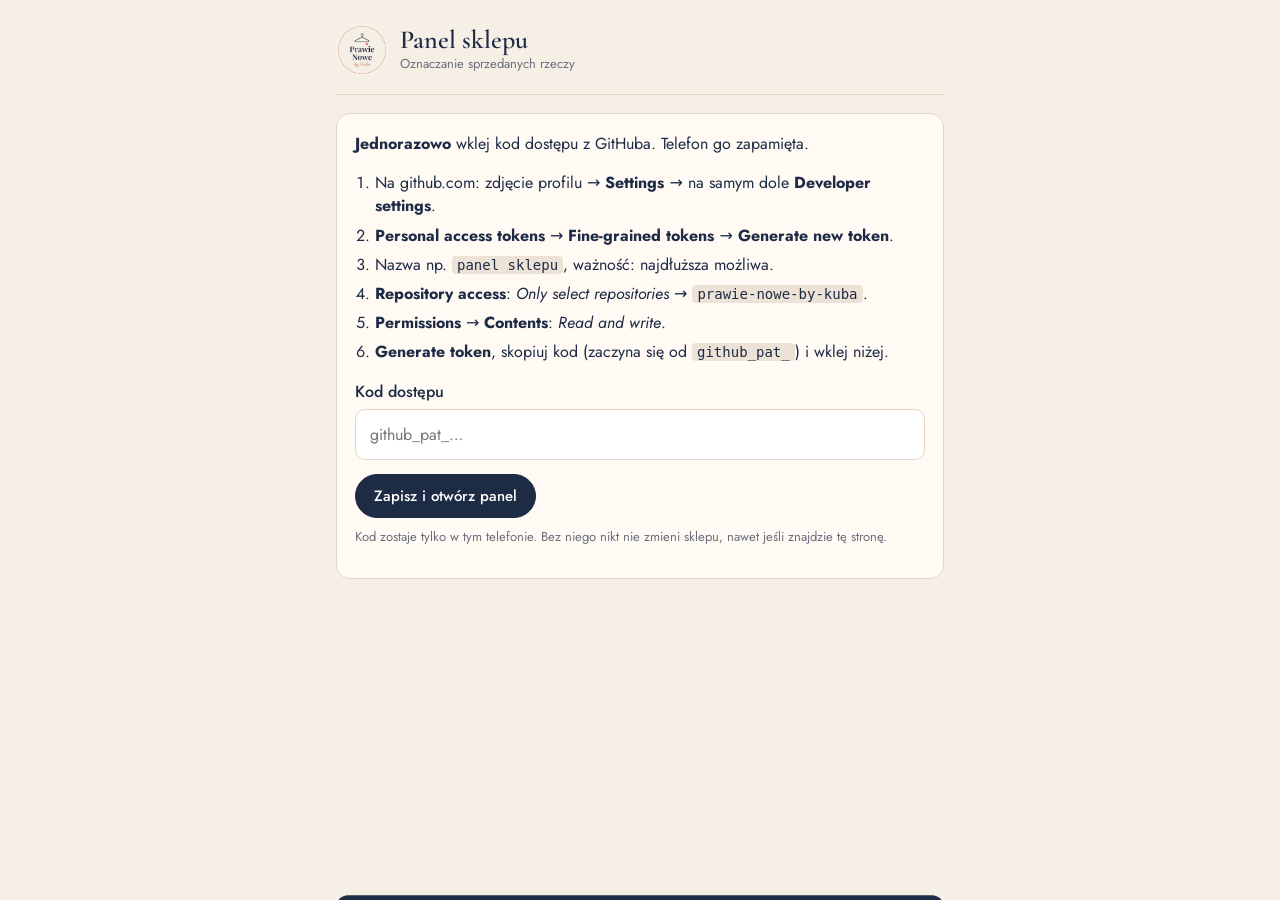
==== strona/admin.html @ cb04d605 "Panel admin.html: oznaczanie sprzedanych jednym przyciskiem; sprzedane znikają z oferty Co-Authored-" ====
<!doctype html>
<html lang="pl">
<head>
<meta charset="utf-8">
<meta name="viewport" content="width=device-width, initial-scale=1, viewport-fit=cover">
<meta name="robots" content="noindex, nofollow">
<title>Panel – Prawie Nowe by Kuba</title>
<link rel="icon" href="favicon-32.png">
<link rel="apple-touch-icon" href="img/brand/apple-touch-icon.png">
<link rel="preconnect" href="https://fonts.googleapis.com">
<link rel="preconnect" href="https://fonts.gstatic.com" crossorigin>
<link href="https://fonts.googleapis.com/css2?family=Cormorant+Garamond:wght@500;600&family=Jost:wght@400;500;600&display=swap" rel="stylesheet">
<style>
  :root { --ink:#1e2b45; --paper:#f6efe6; --sand:#ece3d6; --card:#fffaf4; --terra:#c8694a; --terra-text:#a9533a; --muted:#6b6f7c; --ok:#3d7a55; --line:#e2d7c7; }
  * { box-sizing:border-box; }
  body { margin:0; background:var(--paper); color:var(--ink); font:16px/1.45 Jost, system-ui, sans-serif; -webkit-font-smoothing:antialiased; }
  .wrap { max-width:640px; margin:0 auto; padding:16px 16px 80px; }
  header { display:flex; align-items:center; gap:12px; padding:8px 0 18px; border-bottom:1px solid var(--line); margin-bottom:18px; }
  header img { width:52px; height:52px; border-radius:50%; background:#fff; }
  header h1 { font:600 26px/1.1 'Cormorant Garamond', serif; margin:0; }
  header small { display:block; color:var(--muted); font-size:13px; }
  header .out { margin-left:auto; background:none; border:0; color:var(--muted); font:inherit; font-size:13px; text-decoration:underline; cursor:pointer; }
  h2 { font:600 22px/1.2 'Cormorant Garamond', serif; margin:26px 0 10px; }
  h2 span { font:500 14px Jost, sans-serif; color:var(--muted); }
  .box { background:var(--card); border:1px solid var(--line); border-radius:14px; padding:18px; }
  ol { padding-left:20px; margin:8px 0 16px; } li { margin:6px 0; }
  code { background:var(--sand); padding:1px 5px; border-radius:4px; font-size:14px; }
  label { font-weight:500; display:block; margin-bottom:6px; }
  input[type=password], input[type=text] { width:100%; padding:13px 14px; border:1px solid var(--line); border-radius:10px; font:inherit; background:#fff; color:var(--ink); }
  .btn { display:inline-flex; align-items:center; justify-content:center; gap:6px; min-height:44px; padding:0 18px; border-radius:999px; border:1px solid var(--ink); background:var(--ink); color:#fff; font:500 15px Jost, sans-serif; cursor:pointer; }
  .btn--ghost { background:transparent; color:var(--ink); }
  .btn--terra { background:var(--terra); border-color:var(--terra); }
  .btn:disabled { opacity:.5; cursor:default; }
  .row { display:flex; gap:12px; align-items:center; background:var(--card); border:1px solid var(--line); border-radius:14px; padding:10px; margin-bottom:10px; }
  .row img { width:64px; height:80px; object-fit:cover; border-radius:8px; background:var(--sand); flex:0 0 auto; }
  .row .info { flex:1; min-width:0; }
  .row .kod { font-weight:600; letter-spacing:.04em; }
  .row .t { white-space:nowrap; overflow:hidden; text-overflow:ellipsis; font-size:14px; }
  .row .m { color:var(--muted); font-size:13px; }
  .row .act { display:flex; flex-direction:column; gap:6px; align-items:flex-end; flex:0 0 auto; }
  .row.sold { opacity:.75; }
  .row.sold img { filter:grayscale(1); }
  .confirm { font-size:13px; color:var(--terra-text); font-weight:500; }
  .msg { position:fixed; left:16px; right:16px; bottom:16px; max-width:608px; margin:0 auto; background:var(--ink); color:#fff; padding:14px 16px; border-radius:12px; font-size:15px; transform:translateY(140%); transition:transform .25s; z-index:5; }
  .msg.on { transform:none; }
  .msg.err { background:#8c2f22; }
  .empty { color:var(--muted); font-size:14px; padding:6px 2px; }
  .hint { color:var(--muted); font-size:13px; margin-top:10px; }
</style>
</head>
<body>
<div class="wrap">
  <header>
    <img src="img/brand/logo-320.png" alt="">
    <div><h1>Panel sklepu</h1><small>Oznaczanie sprzedanych rzeczy</small></div>
    <button class="out" id="logout" hidden>Wyloguj</button>
  </header>

  <!-- Pierwsze uruchomienie: kod dostępu do GitHuba -->
  <section id="setup" hidden>
    <div class="box">
      <p style="margin-top:0"><b>Jednorazowo</b> wklej kod dostępu z GitHuba. Telefon go zapamięta.</p>
      <ol>
        <li>Na github.com: zdjęcie profilu → <b>Settings</b> → na samym dole <b>Developer settings</b>.</li>
        <li><b>Personal access tokens</b> → <b>Fine-grained tokens</b> → <b>Generate new token</b>.</li>
        <li>Nazwa np. <code>panel sklepu</code>, ważność: najdłuższa możliwa.</li>
        <li><b>Repository access</b>: <i>Only select repositories</i> → <code>prawie-nowe-by-kuba</code>.</li>
        <li><b>Permissions</b> → <b>Contents</b>: <i>Read and write</i>.</li>
        <li><b>Generate token</b>, skopiuj kod (zaczyna się od <code>github_pat_</code>) i wklej niżej.</li>
      </ol>
      <label for="tok">Kod dostępu</label>
      <input id="tok" type="password" autocomplete="off" placeholder="github_pat_…">
      <p style="margin:14px 0 0"><button class="btn" id="saveTok">Zapisz i otwórz panel</button></p>
      <p class="hint">Kod zostaje tylko w tym telefonie. Bez niego nikt nie zmieni sklepu, nawet jeśli znajdzie tę stronę.</p>
    </div>
  </section>

  <section id="panel" hidden>
    <h2>W sprzedaży <span id="cntA"></span></h2>
    <div id="listA"></div>
    <h2>Sprzedane <span id="cntS"></span></h2>
    <div id="listS"></div>
    <p class="hint">Po kliknięciu strona sklepu odświeża się sama w ok. 1–2 minuty. Sprzedana rzecz znika z oferty, a przyciskiem „Przywróć” wraca.</p>
  </section>

  <p id="loading" class="empty">Ładowanie…</p>
</div>
<div class="msg" id="msg" role="status"></div>

<script>
(function () {
  'use strict';
  var REPO = 'KubiX16X/prawie-nowe-by-kuba', BRANCH = 'sklep', PATH = 'strona/produkty.js';
  var API = 'https://api.github.com/repos/' + REPO + '/contents/' + PATH;
  var KEY = 'pn_admin_token';
  var token = null, sha = null, src = '', items = [], busy = false, pending = null;

  function $(s) { return document.querySelector(s); }
  function esc(s) { return String(s == null ? '' : s).replace(/[&<>"']/g, function (c) { return { '&': '&amp;', '<': '&lt;', '>': '&gt;', '"': '&quot;', "'": '&#39;' }[c]; }); }
  function getTok() { try { return localStorage.getItem(KEY); } catch (e) { return token; } }
  function setTok(v) { token = v; try { v ? localStorage.setItem(KEY, v) : localStorage.removeItem(KEY); } catch (e) {} }
  var msgT;
  function say(t, err) {
    var m = $('#msg'); m.textContent = t; m.className = 'msg on' + (err ? ' err' : '');
    clearTimeout(msgT); msgT = setTimeout(function () { m.className = 'msg' + (err ? ' err' : ''); }, err ? 7000 : 4000);
  }
  function b64dec(b) { var bin = atob(b.replace(/\s/g, '')), u = new Uint8Array(bin.length); for (var i = 0; i < bin.length; i++) u[i] = bin.charCodeAt(i); return new TextDecoder().decode(u); }
  function b64enc(s) { var u = new TextEncoder().encode(s), bin = ''; for (var i = 0; i < u.length; i += 8192) bin += String.fromCharCode.apply(null, u.subarray(i, i + 8192)); return btoa(bin); }
  function headers() { return { 'Authorization': 'Bearer ' + token, 'Accept': 'application/vnd.github+json' }; }

  function show(which) {
    $('#setup').hidden = which !== 'setup'; $('#panel').hidden = which !== 'panel';
    $('#loading').hidden = which !== 'loading'; $('#logout').hidden = which === 'setup';
  }

  function load() {
    show('loading');
    return fetch(API + '?ref=' + BRANCH + '&t=' + Date.now(), { headers: headers(), cache: 'no-store' })
      .then(function (r) {
        if (r.status === 401 || r.status === 403 || r.status === 404) throw { auth: true, status: r.status };
        if (!r.ok) throw { status: r.status };
        return r.json();
      })
      .then(function (j) {
        sha = j.sha; src = b64dec(j.content);
        var w = {}; new Function('window', src)(w);
        items = (w.PRODUKTY || []).slice().sort(function (a, b) { return parseInt(a.kod.replace(/\D/g, ''), 10) - parseInt(b.kod.replace(/\D/g, ''), 10); });
        render(); show('panel');
      })
      .catch(function (e) {
        if (e && e.auth) { setTok(null); show('setup'); say('Kod dostępu nie działa (wygasł albo brak uprawnień). Wklej nowy.', true); }
        else { show('panel'); say('Nie udało się wczytać rzeczy. Sprawdź internet i odśwież stronę.', true); }
      });
  }

  function rowHTML(p) {
    var s = !!p.sprzedane, k = esc(p.kod);
    var act = pending === p.kod
      ? '<span class="confirm">' + (s ? 'Przywrócić?' : 'Sprzedane?') + '</span><span style="display:flex;gap:6px"><button class="btn btn--ghost" data-no>Nie</button><button class="btn ' + (s ? '' : 'btn--terra') + '" data-yes="' + k + '">Tak</button></span>'
      : '<button class="btn ' + (s ? 'btn--ghost' : 'btn--terra') + '" data-ask="' + k + '">' + (s ? 'Przywróć' : 'Sprzedane') + '</button>';
    return '<div class="row' + (s ? ' sold' : '') + '">' +
      '<img src="img/' + esc(p.folder) + '/thumb.jpg" alt="" loading="lazy" onerror="this.src=\'img/' + esc(p.folder) + '/01.jpg\'">' +
      '<div class="info"><div class="kod">' + k + '</div><div class="t">' + esc(p.marka) + ' · ' + esc(p.tytul) + '</div>' +
      '<div class="m">' + esc(p.rozmiar) + ' · ' + esc(p.cena) + ' zł</div></div>' +
      '<div class="act">' + act + '</div></div>';
  }
  function render() {
    var a = items.filter(function (p) { return !p.sprzedane; }), s = items.filter(function (p) { return p.sprzedane; });
    $('#cntA').textContent = '(' + a.length + ')'; $('#cntS').textContent = '(' + s.length + ')';
    $('#listA').innerHTML = a.length ? a.map(rowHTML).join('') : '<p class="empty">Wszystko sprzedane.</p>';
    $('#listS').innerHTML = s.length ? s.map(rowHTML).join('') : '<p class="empty">Na razie nic.</p>';
  }

  // Zmienia tylko „sprzedane: true/false” w bloku danej rzeczy
  function patch(text, kod, val) {
    var start = text.indexOf('kod: "' + kod + '"');
    if (start < 0) return null;
    var next = text.indexOf('kod: "', start + 6); if (next < 0) next = text.length;
    var block = text.slice(start, next), nb;
    if (/sprzedane:\s*(true|false)/.test(block)) nb = block.replace(/sprzedane:\s*(true|false)/, 'sprzedane: ' + val);
    else return null;
    return text.slice(0, start) + nb + text.slice(next);
  }

  function commit(kod, val, retry) {
    var p = items.filter(function (x) { return x.kod === kod; })[0];
    var text = patch(src, kod, val);
    if (!text) { say('Nie znalazłem ' + kod + ' w danych sklepu.', true); return Promise.resolve(); }
    var body = { message: (val ? 'Sprzedane: ' : 'Przywrócone: ') + kod + ' (' + p.marka + ' ' + p.tytul + ')', content: b64enc(text), sha: sha, branch: BRANCH };
    return fetch(API, { method: 'PUT', headers: headers(), body: JSON.stringify(body) })
      .then(function (r) {
        if (r.status === 409 && !retry) {   // ktoś zmienił plik w międzyczasie: wczytaj świeży i spróbuj raz jeszcze
          return fetch(API + '?ref=' + BRANCH + '&t=' + Date.now(), { headers: headers(), cache: 'no-store' })
            .then(function (r2) { return r2.json(); })
            .then(function (j) { sha = j.sha; src = b64dec(j.content); return commit(kod, val, true); });
        }
        if (r.status === 401 || r.status === 403) throw { auth: true };
        if (!r.ok) throw { status: r.status };
        return r.json().then(function (j) {
          sha = j.content.sha; src = text; p.sprzedane = val;
          say(val ? kod + ' oznaczone jako sprzedane. Zniknie ze sklepu za ok. 1–2 min.' : kod + ' wraca do sklepu za ok. 1–2 min.');
        });
      })
      .catch(function (e) {
        if (e && e.auth) say('Kod dostępu nie ma uprawnień do zapisu. Ustaw „Contents: Read and write”.', true);
        else say('Nie udało się zapisać. Spróbuj jeszcze raz.', true);
      });
  }

  document.addEventListener('click', function (e) {
    var t = e.target.closest('button'); if (!t || busy) return;
    if (t.hasAttribute('data-ask')) { pending = t.getAttribute('data-ask'); render(); }
    else if (t.hasAttribute('data-no')) { pending = null; render(); }
    else if (t.hasAttribute('data-yes')) {
      var kod = t.getAttribute('data-yes'), p = items.filter(function (x) { return x.kod === kod; })[0];
      busy = true; t.disabled = true; t.textContent = 'Zapisuję…';
      commit(kod, !p.sprzedane).then(function () { busy = false; pending = null; render(); });
    }
  });
  $('#saveTok').addEventListener('click', function () {
    var v = $('#tok').value.trim();
    if (!v) { say('Wklej kod dostępu.', true); return; }
    setTok(v); $('#tok').value = ''; load();
  });
  $('#logout').addEventListener('click', function () { setTok(null); show('setup'); });

  token = getTok();
  if (token) load(); else show('setup');
})();
</script>
</body>
</html>
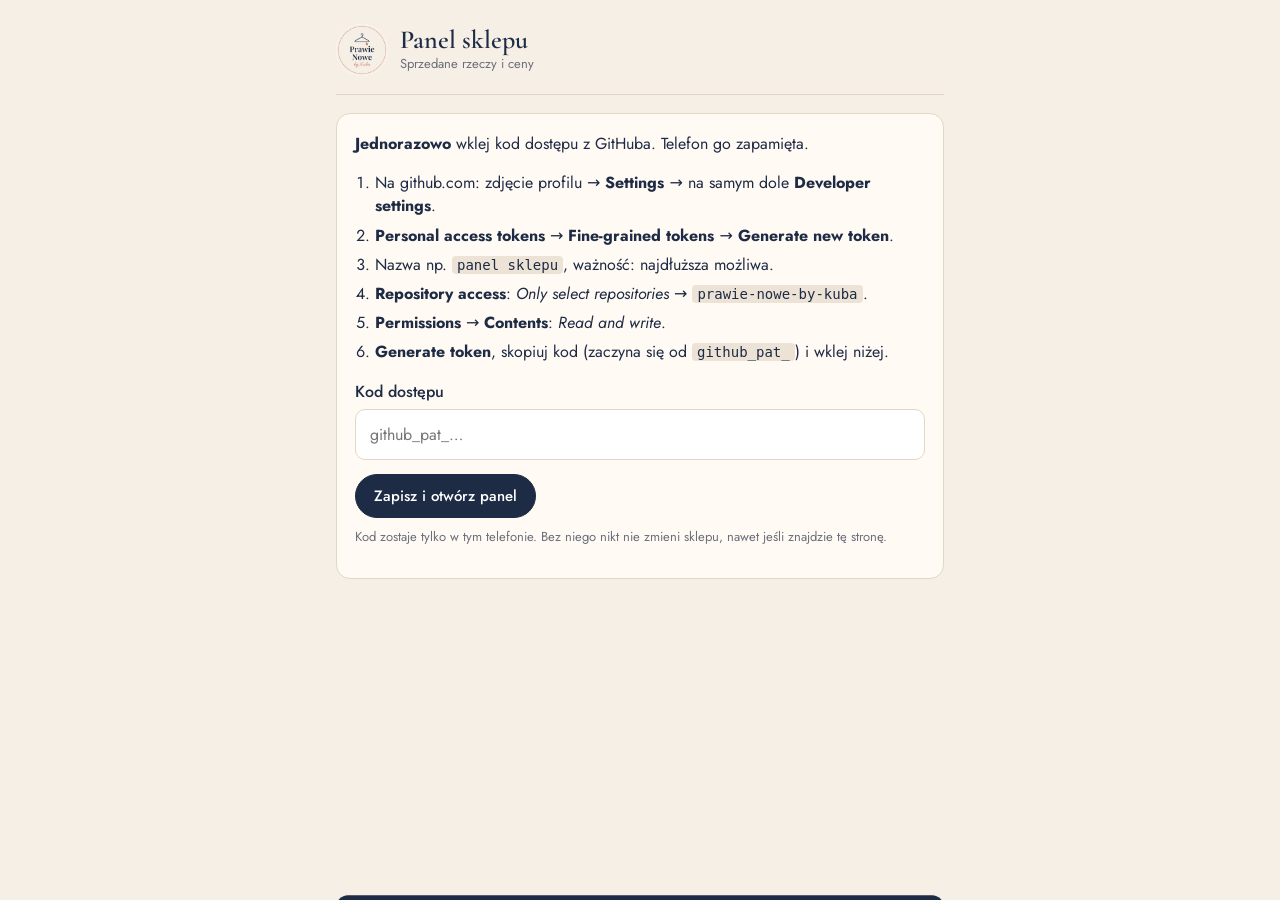
==== commit d8f56196: "Rabaty z przekreśloną ceną (najniższa z 30 dni) i zmiana cen w panelu Co-Authored-By: Claude Opus 5." ====
--- a/strona/admin.html
+++ b/strona/admin.html
@@ -38,6 +38,16 @@
   .row .t { white-space:nowrap; overflow:hidden; text-overflow:ellipsis; font-size:14px; }
   .row .m { color:var(--muted); font-size:13px; }
   .row .act { display:flex; flex-direction:column; gap:6px; align-items:flex-end; flex:0 0 auto; }
+  .row { flex-wrap:wrap; }
+  .row .was { text-decoration:line-through; margin-right:4px; white-space:nowrap; }
+  .row .now, .row .off { white-space:nowrap; display:inline-block; }
+  .row .now { color:var(--terra-text); font-weight:600; }
+  .row .off { background:var(--terra); color:#fff; font-size:11px; font-weight:600; padding:1px 6px; border-radius:6px; margin-left:4px; }
+  .edit { flex-basis:100%; border-top:1px solid var(--line); padding-top:12px; margin-top:2px; }
+  .edit .line { display:flex; gap:8px; align-items:center; flex-wrap:wrap; }
+  .edit input { width:110px; padding:10px 12px; border:1px solid var(--line); border-radius:10px; font:inherit; font-size:18px; background:#fff; color:var(--ink); }
+  .edit .prev { color:var(--muted); font-size:13px; margin:8px 0 0; }
+  .btn--sm { min-height:38px; padding:0 14px; font-size:14px; }
   .row.sold { opacity:.75; }
   .row.sold img { filter:grayscale(1); }
   .confirm { font-size:13px; color:var(--terra-text); font-weight:500; }
@@ -52,7 +62,7 @@
 <div class="wrap">
   <header>
     <img src="img/brand/logo-320.png" alt="">
-    <div><h1>Panel sklepu</h1><small>Oznaczanie sprzedanych rzeczy</small></div>
+    <div><h1>Panel sklepu</h1><small>Sprzedane rzeczy i ceny</small></div>
     <button class="out" id="logout" hidden>Wyloguj</button>
   </header>
 
@@ -80,7 +90,7 @@
     <div id="listA"></div>
     <h2>Sprzedane <span id="cntS"></span></h2>
     <div id="listS"></div>
-    <p class="hint">Po kliknięciu strona sklepu odświeża się sama w ok. 1–2 minuty. Sprzedana rzecz znika z oferty, a przyciskiem „Przywróć” wraca.</p>
+    <p class="hint">Po każdej zmianie strona sklepu odświeża się sama w ok. 1–2 minuty. Sprzedana rzecz znika z oferty, a przyciskiem „Przywróć” wraca. Niższa cena działa jak rabat: stara cena jest przekreślona, a przy rzeczy pojawia się procent zniżki.</p>
   </section>
 
   <p id="loading" class="empty">Ładowanie…</p>
@@ -93,7 +103,7 @@
   var REPO = 'KubiX16X/prawie-nowe-by-kuba', BRANCH = 'sklep', PATH = 'strona/produkty.js';
   var API = 'https://api.github.com/repos/' + REPO + '/contents/' + PATH;
   var KEY = 'pn_admin_token';
-  var token = null, sha = null, src = '', items = [], busy = false, pending = null;
+  var token = null, sha = null, src = '', items = [], busy = false, pending = null, editing = null;
 
   function $(s) { return document.querySelector(s); }
   function esc(s) { return String(s == null ? '' : s).replace(/[&<>"']/g, function (c) { return { '&': '&amp;', '<': '&lt;', '>': '&gt;', '"': '&quot;', "'": '&#39;' }[c]; }); }
@@ -133,16 +143,31 @@
       });
   }
 
+  function promo(p) { return p.cenaPrzed > p.cena; }
   function rowHTML(p) {
     var s = !!p.sprzedane, k = esc(p.kod);
     var act = pending === p.kod
       ? '<span class="confirm">' + (s ? 'Przywrócić?' : 'Sprzedane?') + '</span><span style="display:flex;gap:6px"><button class="btn btn--ghost" data-no>Nie</button><button class="btn ' + (s ? '' : 'btn--terra') + '" data-yes="' + k + '">Tak</button></span>'
-      : '<button class="btn ' + (s ? 'btn--ghost' : 'btn--terra') + '" data-ask="' + k + '">' + (s ? 'Przywróć' : 'Sprzedane') + '</button>';
+      : '<button class="btn ' + (s ? 'btn--ghost' : 'btn--terra') + '" data-ask="' + k + '">' + (s ? 'Przywróć' : 'Sprzedane') + '</button>' +
+        (s ? '' : '<button class="btn btn--ghost btn--sm" data-price="' + k + '">Cena</button>');
+    var price = promo(p)
+      ? '<span class="was">' + p.cenaPrzed + ' zł</span><span class="now">' + p.cena + ' zł</span><span class="off">−' + Math.round((1 - p.cena / p.cenaPrzed) * 100) + '%</span>'
+      : esc(p.cena) + ' zł';
+    var edit = editing === p.kod
+      ? '<div class="edit"><label for="np">Nowa cena (zł)</label><div class="line">' +
+          '<input id="np" type="number" inputmode="numeric" min="1" step="1" value="' + p.cena + '">' +
+          '<button class="btn btn--sm" data-saveprice="' + k + '">Zapisz</button>' +
+          '<button class="btn btn--ghost btn--sm" data-cancel>Anuluj</button></div>' +
+          (promo(p)
+            ? '<p class="prev">Rabat trwa, przekreślona cena: ' + p.cenaPrzed + ' zł. <button class="btn btn--ghost btn--sm" data-endpromo="' + k + '" style="margin-top:6px">Koniec rabatu (wraca ' + p.cenaPrzed + ' zł)</button></p>'
+            : '<p class="prev">Wpisz niższą cenę, a obecne ' + p.cena + ' zł będzie przekreślone.</p>') +
+        '</div>'
+      : '';
     return '<div class="row' + (s ? ' sold' : '') + '">' +
       '<img src="img/' + esc(p.folder) + '/thumb.jpg" alt="" loading="lazy" onerror="this.src=\'img/' + esc(p.folder) + '/01.jpg\'">' +
       '<div class="info"><div class="kod">' + k + '</div><div class="t">' + esc(p.marka) + ' · ' + esc(p.tytul) + '</div>' +
-      '<div class="m">' + esc(p.rozmiar) + ' · ' + esc(p.cena) + ' zł</div></div>' +
-      '<div class="act">' + act + '</div></div>';
+      '<div class="m">' + esc(p.rozmiar) + ' · ' + price + '</div></div>' +
+      '<div class="act">' + act + '</div>' + edit + '</div>';
   }
   function render() {
     var a = items.filter(function (p) { return !p.sprzedane; }), s = items.filter(function (p) { return p.sprzedane; });
@@ -151,34 +176,77 @@
     $('#listS').innerHTML = s.length ? s.map(rowHTML).join('') : '<p class="empty">Na razie nic.</p>';
   }
 
-  // Zmienia tylko „sprzedane: true/false” w bloku danej rzeczy
-  function patch(text, kod, val) {
+  // Zmienia tylko blok danej rzeczy w produkty.js (reszta pliku zostaje bez zmian)
+  function patch(text, kod, fn) {
     var start = text.indexOf('kod: "' + kod + '"');
     if (start < 0) return null;
     var next = text.indexOf('kod: "', start + 6); if (next < 0) next = text.length;
-    var block = text.slice(start, next), nb;
-    if (/sprzedane:\s*(true|false)/.test(block)) nb = block.replace(/sprzedane:\s*(true|false)/, 'sprzedane: ' + val);
-    else return null;
-    return text.slice(0, start) + nb + text.slice(next);
-  }
-
-  function commit(kod, val, retry) {
+    var nb = fn(text.slice(start, next));
+    return nb ? text.slice(0, start) + nb + text.slice(next) : null;
+  }
+  function soldFn(val) {
+    return function (b) { return /sprzedane:\s*(true|false)/.test(b) ? b.replace(/sprzedane:\s*(true|false)/, 'sprzedane: ' + val) : null; };
+  }
+  function priceFn(c) {
+    return function (b) {
+      var m = /\n([ \t]*)cena:\s*[\d.]+,?/.exec(b); if (!m) return null;
+      b = b.replace(/\n[ \t]*cenaPrzed:[^\n]*/g, '').replace(/\n[ \t]*historiaCen:[^\n]*/g, '');
+      m = /\n([ \t]*)cena:\s*[\d.]+,?/.exec(b);
+      var ind = m[1], ins = '\n' + ind + 'cena: ' + c.cena + ',' +
+        (c.cenaPrzed ? '\n' + ind + 'cenaPrzed: ' + c.cenaPrzed + ',' : '') +
+        '\n' + ind + 'historiaCen: ' + JSON.stringify(c.historiaCen) + ',';
+      return b.slice(0, m.index) + ins + b.slice(m.index + m[0].length);
+    };
+  }
+
+  /* Rabat zgodny z prawem: przekreślona cena = najniższa cena z 30 dni przed obniżką.
+     Kolejna obniżka w trakcie rabatu zostawia tę samą przekreśloną cenę. */
+  function today() { var d = new Date(); return d.getFullYear() + '-' + ('0' + (d.getMonth() + 1)).slice(-2) + '-' + ('0' + d.getDate()).slice(-2); }
+  function lowest30(hist, cur) {
+    var from = new Date(Date.now() - 30 * 864e5).toISOString().slice(0, 10), min = cur;
+    hist.forEach(function (h, i) {
+      var end = hist[i + 1] ? hist[i + 1][0] : '9999';
+      if (end > from && h[1] < min) min = h[1];
+    });
+    return min;
+  }
+  function newPrice(p, nowa) {
+    var t = today(), hist = (p.historiaCen || []).slice(), przed = null;
+    if (!hist.length) hist.push(['2000-01-01', p.cena]);
+    if (nowa < p.cena) przed = promo(p) ? p.cenaPrzed : lowest30(hist, p.cena);
+    else if (promo(p) && nowa < p.cenaPrzed) przed = p.cenaPrzed;
+    if (przed !== null && przed <= nowa) przed = null;
+    if (hist[hist.length - 1][0] === t) hist[hist.length - 1] = [t, nowa]; else hist.push([t, nowa]);
+    if (hist.length > 12) hist = hist.slice(-12);
+    return { cena: nowa, cenaPrzed: przed, historiaCen: hist };
+  }
+
+  function commit(kod, change, retry) {
     var p = items.filter(function (x) { return x.kod === kod; })[0];
-    var text = patch(src, kod, val);
+    var isPrice = change.type === 'price', c = isPrice ? newPrice(p, change.cena) : null;
+    var text = patch(src, kod, isPrice ? priceFn(c) : soldFn(change.val));
     if (!text) { say('Nie znalazłem ' + kod + ' w danych sklepu.', true); return Promise.resolve(); }
-    var body = { message: (val ? 'Sprzedane: ' : 'Przywrócone: ') + kod + ' (' + p.marka + ' ' + p.tytul + ')', content: b64enc(text), sha: sha, branch: BRANCH };
+    var what = isPrice ? 'Cena ' + kod + ': ' + p.cena + ' → ' + c.cena + ' zł' + (c.cenaPrzed ? ' (rabat, przekreślone ' + c.cenaPrzed + ' zł)' : '')
+      : (change.val ? 'Sprzedane: ' : 'Przywrócone: ') + kod;
+    var body = { message: what + ' (' + p.marka + ' ' + p.tytul + ')', content: b64enc(text), sha: sha, branch: BRANCH };
     return fetch(API, { method: 'PUT', headers: headers(), body: JSON.stringify(body) })
       .then(function (r) {
         if (r.status === 409 && !retry) {   // ktoś zmienił plik w międzyczasie: wczytaj świeży i spróbuj raz jeszcze
           return fetch(API + '?ref=' + BRANCH + '&t=' + Date.now(), { headers: headers(), cache: 'no-store' })
             .then(function (r2) { return r2.json(); })
-            .then(function (j) { sha = j.sha; src = b64dec(j.content); return commit(kod, val, true); });
+            .then(function (j) { sha = j.sha; src = b64dec(j.content); return commit(kod, change, true); });
         }
         if (r.status === 401 || r.status === 403) throw { auth: true };
         if (!r.ok) throw { status: r.status };
         return r.json().then(function (j) {
-          sha = j.content.sha; src = text; p.sprzedane = val;
-          say(val ? kod + ' oznaczone jako sprzedane. Zniknie ze sklepu za ok. 1–2 min.' : kod + ' wraca do sklepu za ok. 1–2 min.');
+          sha = j.content.sha; src = text;
+          if (isPrice) {
+            p.cena = c.cena; p.cenaPrzed = c.cenaPrzed || undefined; p.historiaCen = c.historiaCen;
+            say(kod + ': nowa cena ' + c.cena + ' zł' + (c.cenaPrzed ? ', przekreślone ' + c.cenaPrzed + ' zł' : '') + '. Na stronie za ok. 1–2 min.');
+          } else {
+            p.sprzedane = change.val;
+            say(change.val ? kod + ' oznaczone jako sprzedane. Zniknie ze sklepu za ok. 1–2 min.' : kod + ' wraca do sklepu za ok. 1–2 min.');
+          }
         });
       })
       .catch(function (e) {
@@ -189,13 +257,29 @@
 
   document.addEventListener('click', function (e) {
     var t = e.target.closest('button'); if (!t || busy) return;
-    if (t.hasAttribute('data-ask')) { pending = t.getAttribute('data-ask'); render(); }
+    function item(k) { return items.filter(function (x) { return x.kod === k; })[0]; }
+    function run(kod, change) {
+      busy = true; t.disabled = true; t.textContent = 'Zapisuję…';
+      commit(kod, change).then(function () { busy = false; pending = null; editing = null; render(); });
+    }
+    if (t.hasAttribute('data-ask')) { pending = t.getAttribute('data-ask'); editing = null; render(); }
     else if (t.hasAttribute('data-no')) { pending = null; render(); }
-    else if (t.hasAttribute('data-yes')) {
-      var kod = t.getAttribute('data-yes'), p = items.filter(function (x) { return x.kod === kod; })[0];
-      busy = true; t.disabled = true; t.textContent = 'Zapisuję…';
-      commit(kod, !p.sprzedane).then(function () { busy = false; pending = null; render(); });
+    else if (t.hasAttribute('data-yes')) { var k1 = t.getAttribute('data-yes'); run(k1, { type: 'sold', val: !item(k1).sprzedane }); }
+    else if (t.hasAttribute('data-price')) {
+      editing = editing === t.getAttribute('data-price') ? null : t.getAttribute('data-price'); pending = null; render();
+      var inp = $('#np'); if (inp) { inp.focus(); inp.select(); }
     }
+    else if (t.hasAttribute('data-cancel')) { editing = null; render(); }
+    else if (t.hasAttribute('data-saveprice')) {
+      var k2 = t.getAttribute('data-saveprice'), v = Math.round(Number($('#np').value));
+      if (!(v >= 1 && v <= 100000)) { say('Wpisz cenę w złotych, np. 49.', true); return; }
+      if (v === item(k2).cena) { editing = null; render(); return; }
+      run(k2, { type: 'price', cena: v });
+    }
+    else if (t.hasAttribute('data-endpromo')) { var k3 = t.getAttribute('data-endpromo'); run(k3, { type: 'price', cena: item(k3).cenaPrzed }); }
+  });
+  document.addEventListener('keydown', function (e) {
+    if (e.key === 'Enter' && e.target.id === 'np') { var b = document.querySelector('[data-saveprice]'); if (b) b.click(); }
   });
   $('#saveTok').addEventListener('click', function () {
     var v = $('#tok').value.trim();
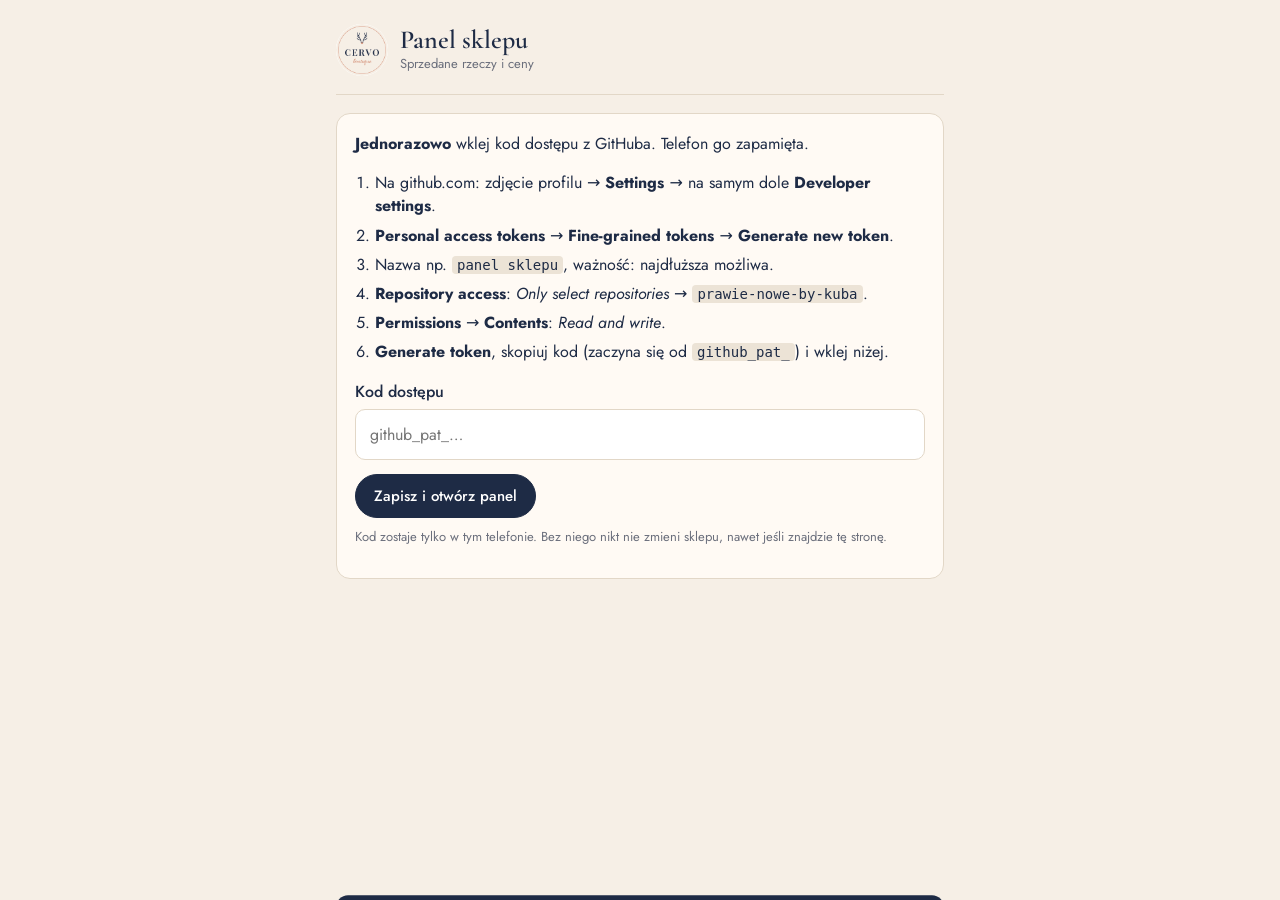
==== commit 843d5ee0: "Nowa nazwa: CERVO boutique (@cervoboutique_) - nazwa w tytule, opisach dla Google i Facebooka, logo," ====
--- a/strona/admin.html
+++ b/strona/admin.html
@@ -4,7 +4,7 @@
 <meta charset="utf-8">
 <meta name="viewport" content="width=device-width, initial-scale=1, viewport-fit=cover">
 <meta name="robots" content="noindex, nofollow">
-<title>Panel – Prawie Nowe by Kuba</title>
+<title>Panel – CERVO boutique</title>
 <link rel="icon" href="favicon-32.png">
 <link rel="apple-touch-icon" href="img/brand/apple-touch-icon.png">
 <link rel="preconnect" href="https://fonts.googleapis.com">
